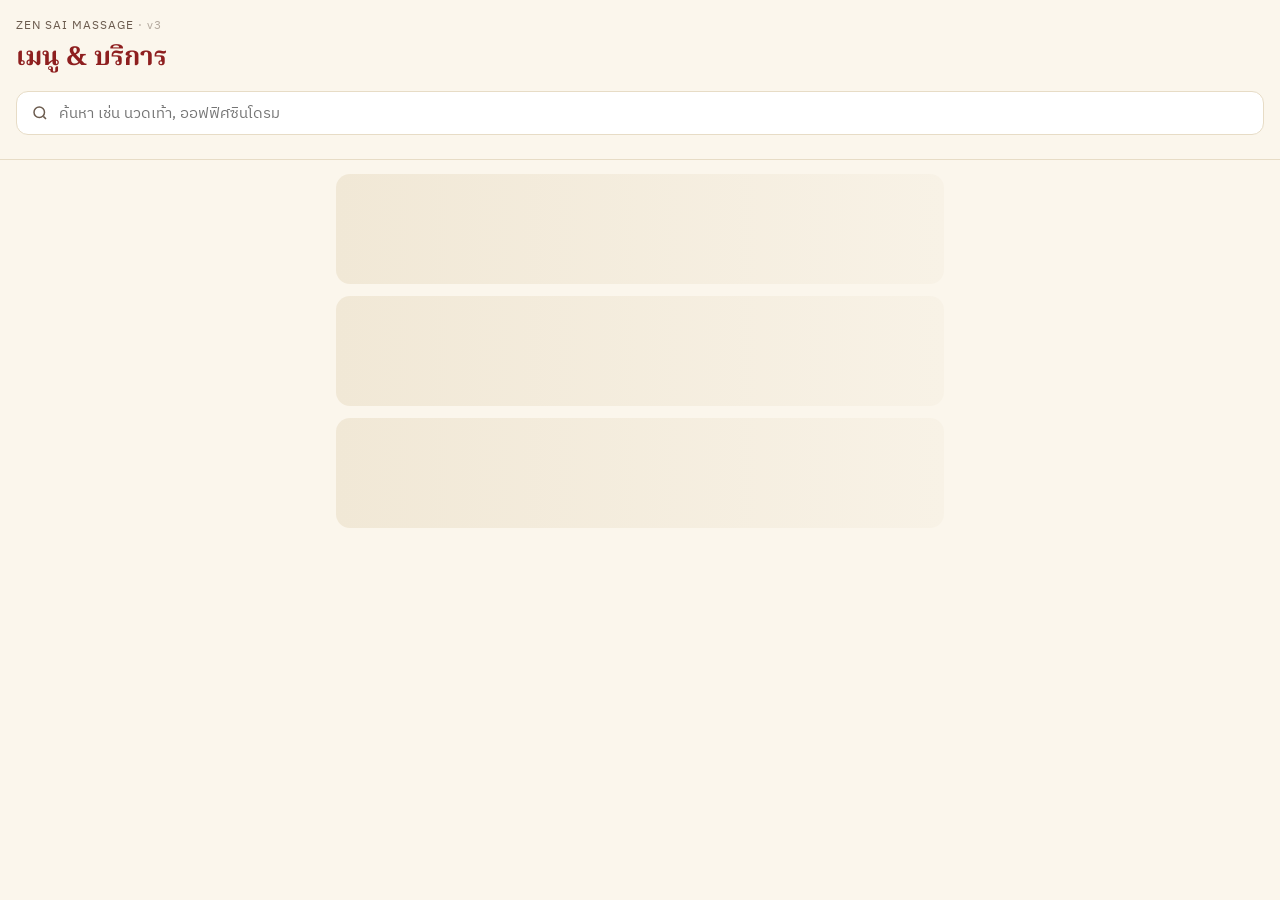
==== index.html @ 8d3c31b6 "Add files via upload" ====
<!doctype html>
<html lang="th">
<head>
<meta charset="utf-8">
<meta name="viewport" content="width=device-width, initial-scale=1, viewport-fit=cover">
<title>ZenSai · เมนู &amp; บริการ</title>
<link rel="preconnect" href="https://fonts.googleapis.com">
<link rel="preconnect" href="https://fonts.gstatic.com" crossorigin>
<link href="https://fonts.googleapis.com/css2?family=Noto+Serif+Thai:wght@600;700&family=IBM+Plex+Sans+Thai:wght@400;500;600&display=swap" rel="stylesheet">
<script charset="utf-8" src="https://static.line-scdn.net/liff/edge/2/sdk.js"></script>
<style>
  :root{
    --bg:#FBF6EC; --card:#FFFFFF; --ink:#2B1D14; --muted:#6B5B4E;
    --line:#E7DCC6; --chip:#F6EFE2; --accent:#8E1F1F; --accent-dark:#5E1212;
    --gold:#E3C27A; --thumb:#EADBC0;
  }
  *{box-sizing:border-box}
  [hidden]{display:none !important}
  html,body{margin:0;background:var(--bg);color:var(--ink);
    font-family:'IBM Plex Sans Thai',system-ui,sans-serif;-webkit-tap-highlight-color:transparent}
  button{font-family:inherit;cursor:pointer}
  .serif{font-family:'Noto Serif Thai',serif}
  .sr{position:absolute;width:1px;height:1px;overflow:hidden;clip:rect(0 0 0 0)}

  header{position:sticky;top:0;z-index:5;background:var(--bg);
    padding:16px 16px 10px;border-bottom:1px solid var(--line)}
  .brand{font-size:12px;letter-spacing:1px;color:var(--muted)}
  h1{margin:2px 0 12px;font-size:26px;color:var(--accent)}
  .hello{font-size:13px;color:var(--muted);margin:-8px 0 10px}
  .search{display:flex;align-items:center;gap:8px;height:44px;padding:0 14px;
    background:var(--card);border:1px solid var(--line);border-radius:12px}
  .search input{border:0;outline:0;flex:1;font:inherit;font-size:15px;background:transparent;color:var(--ink)}
  .tabs{display:flex;gap:8px;overflow-x:auto;margin:12px -16px 0;padding:0 16px 2px;scrollbar-width:none}
  .tabs::-webkit-scrollbar{display:none}
  .tab{flex:none;height:36px;padding:0 14px;border-radius:18px;border:1px solid #D9C9A8;
    background:var(--card);color:var(--ink);font-size:14px}
  .tab[aria-selected="true"]{background:var(--accent);border-color:var(--accent);color:#fff;font-weight:600}

  main{padding:14px 16px 40px;display:flex;flex-direction:column;gap:12px;max-width:640px;margin:0 auto}
  .promo{border-radius:16px;background:var(--ink);color:var(--bg);padding:16px;
    display:flex;gap:12px;align-items:center;border:0;text-align:left;width:100%}
  .promo small{color:var(--gold);letter-spacing:1px;font-size:11px}
  .promo strong{display:block;font-size:17px;margin:4px 0}
  .promo span.sub{font-size:13px;color:#E9DFCB}
  .promo .go{flex:none;height:40px;padding:0 16px;border-radius:20px;background:var(--gold);
    color:var(--ink);font-weight:600;display:flex;align-items:center}
  h2{margin:4px 0 0;font-size:17px}

  .card{display:flex;gap:12px;padding:12px;border-radius:14px;background:var(--card);
    border:1px solid #EFE5D2;text-align:left;width:100%;color:inherit;font:inherit}
  .card:active{transform:scale(.99)}
  .thumb{width:84px;height:84px;flex:none;border-radius:10px;background:var(--thumb);
    object-fit:cover;display:flex;align-items:center;justify-content:center}
  .info{flex:1;min-width:0;display:flex;flex-direction:column;gap:4px}
  .title{display:flex;gap:6px;align-items:center;flex-wrap:wrap}
  .title strong{font-size:15px}
  .badge{font-size:11px;padding:2px 8px;border-radius:10px;background:#F6E3E3;color:var(--accent);font-weight:600}
  .desc{font-size:13px;color:var(--muted);display:-webkit-box;-webkit-line-clamp:2;-webkit-box-orient:vertical;overflow:hidden}
  .prices{display:flex;gap:6px;flex-wrap:wrap;margin-top:2px}
  .prices span{font-size:12px;padding:3px 8px;border-radius:8px;background:var(--chip)}
  .empty{text-align:center;color:var(--muted);padding:40px 0;font-size:14px}

  /* bottom sheet */
  .overlay{position:fixed;inset:0;background:rgba(43,29,20,.45);display:none;z-index:20}
  .overlay.open{display:block}
  .sheet{position:fixed;left:0;right:0;bottom:0;z-index:21;background:var(--bg);
    border-radius:20px 20px 0 0;max-height:90vh;display:flex;flex-direction:column;
    transform:translateY(100%);transition:transform .25s ease;max-width:640px;margin:0 auto}
  .sheet.open{transform:none}
  .sheet .hero{height:180px;background:var(--thumb);border-radius:20px 20px 0 0;position:relative;flex:none;
    display:flex;align-items:center;justify-content:center;overflow:hidden}
  .sheet .hero img{width:100%;height:100%;object-fit:cover}
  .close{position:absolute;top:12px;right:12px;width:44px;height:44px;border-radius:22px;border:0;
    background:#fff;color:var(--ink);display:flex;align-items:center;justify-content:center}
  .sheet .body{overflow-y:auto;padding:18px 16px 16px;display:flex;flex-direction:column;gap:16px}
  .sheet h3{margin:0;font-size:22px}
  .sheet p{margin:0;font-size:14px;color:var(--muted);line-height:1.6}
  fieldset{border:0;margin:0;padding:0;display:flex;flex-direction:column;gap:8px}
  legend{font-weight:600;font-size:15px;margin-bottom:8px;padding:0}
  .opt{display:flex;align-items:center;gap:12px;min-height:52px;padding:0 14px;border-radius:12px;
    background:var(--card);border:1px solid var(--line);font-size:15px}
  .opt:has(input:checked){border:2px solid var(--accent)}
  .opt input{accent-color:var(--accent);width:18px;height:18px;margin:0}
  .opt span{flex:1}
  .chips{display:flex;gap:8px;flex-wrap:wrap}
  .chip{height:40px;padding:0 14px;border-radius:20px;border:1px solid #D9C9A8;background:var(--card);color:var(--ink);font-size:14px}
  .chip[aria-pressed="true"]{background:var(--ink);border-color:var(--ink);color:var(--bg)}
  .pts{display:flex;gap:10px;align-items:center;padding:12px 14px;border-radius:12px;background:var(--chip);font-size:13px}
  .sheet footer{flex:none;padding:12px 16px calc(16px + env(safe-area-inset-bottom));background:#fff;
    border-top:1px solid var(--line);display:flex;align-items:center;gap:12px}
  .sheet footer .sum{flex:1;display:flex;flex-direction:column}
  .sheet footer .sum small{font-size:12px;color:var(--muted)}
  .sheet footer .sum strong{font-size:18px}
  .cta{height:48px;padding:0 22px;border-radius:24px;border:0;background:var(--accent);color:#fff;font-size:15px;font-weight:600}
  .cta:disabled{opacity:.6}

  .toast{position:fixed;left:50%;bottom:calc(110px + env(safe-area-inset-bottom));transform:translateX(-50%);background:var(--ink);color:var(--bg);
    padding:10px 16px;border-radius:12px;font-size:14px;z-index:30;display:none;max-width:90vw;text-align:center}
  .toast.show{display:block}
  .skeleton{height:110px;border-radius:14px;background:linear-gradient(90deg,#F1E8D6,#F8F2E6,#F1E8D6);
    background-size:200% 100%;animation:sh 1.2s infinite}
  @keyframes sh{to{background-position:-200% 0}}
</style>
</head>
<body>

<header>
  <div class="brand">ZEN SAI MASSAGE <span style="opacity:.5">· v3</span></div>
  <h1 class="serif">เมนู &amp; บริการ</h1>
  <div class="hello" id="hello" hidden></div>
  <label class="search">
    <svg width="18" height="18" viewBox="0 0 24 24" fill="none" stroke="#6B5B4E" stroke-width="2" aria-hidden="true"><circle cx="11" cy="11" r="7"/><path d="M20 20l-3.5-3.5"/></svg>
    <span class="sr">ค้นหาบริการ</span>
    <input id="q" type="search" placeholder="ค้นหา เช่น นวดเท้า, ออฟฟิศซินโดรม" autocomplete="off">
  </label>
  <nav class="tabs" id="tabs" role="tablist" aria-label="หมวดบริการ"></nav>
</header>

<main id="list" aria-live="polite">
  <div class="skeleton"></div><div class="skeleton"></div><div class="skeleton"></div>
</main>

<div class="overlay" id="overlay"></div>
<section class="sheet" id="sheet" role="dialog" aria-modal="true" aria-labelledby="sTitle" hidden>
  <div class="hero" id="sHero">
    <div id="sMedia" style="width:100%;height:100%;display:flex;align-items:center;justify-content:center"></div>
    <button class="close" id="sClose" aria-label="ปิด">
      <svg width="20" height="20" viewBox="0 0 24 24" fill="none" stroke="currentColor" stroke-width="2" aria-hidden="true"><path d="M6 6l12 12M18 6L6 18"/></svg>
    </button>
  </div>
  <div class="body">
    <div>
      <h3 class="serif" id="sTitle"></h3>
      <p id="sDesc"></p>
    </div>
    <fieldset id="sDur"><legend>เลือกระยะเวลา</legend></fieldset>
    <fieldset id="sOptWrap" hidden><legend id="sOptTitle">ตัวเลือก</legend><div class="chips" id="sOpt"></div></fieldset>
    <div class="pts" id="sPtsRow">
      <svg width="20" height="20" viewBox="0 0 24 24" fill="none" stroke="#8A6A2E" stroke-width="2" aria-hidden="true"><circle cx="12" cy="12" r="9"/><path d="M12 7v10M7 12h10"/></svg>
      <span>รับ <strong id="sPts">0</strong> แต้ม หลังใช้บริการ</span>
    </div>
  </div>
  <footer>
    <div class="sum"><small id="sSumLabel"></small><strong id="sSumPrice"></strong></div>
    <button class="cta" id="sBook">จองคิว</button>
  </footer>
</section>

<div class="toast" id="toast" role="status"></div>

<script>
/* ================== ตั้งค่า ================== */
const CONFIG = {
  LIFF_ID: 'YOUR_LIFF_ID',      // จาก LINE Developers > LIFF
  SHEET_CSV_URL: 'https://docs.google.com/spreadsheets/d/e/2PACX-1vT_Zn71o_I7FgMjcHRCRzixSEFGeyavFXZJ57lqwxLIShnKe5nII9MDj4HGU1UefXMEYSWHhbrmtxed/pubhtml?gid=1917944634SHEET_CSV_URL: '',single=true',            // Google Sheet > File > Share > Publish to web > CSV  (ว่าง = ใช้ข้อมูลตัวอย่าง)
  BOOKING_URL: 'https://liff.line.me/2012242488-9FyrgqQd/',  // หน้าจองคิว (ว่าง = ส่งข้อความจองเข้าแชตแทน)
  POINTS_PER_100_BAHT: 10,      // อัตราแต้ม: ทุก 100 บาท ได้กี่แต้ม
};

/* ข้อมูลตัวอย่าง: 1 แถว = 1 บริการ x 1 ระยะเวลา (ราคาเป็นตัวอย่าง แก้ใน Sheet) */
const SAMPLE_CSV = `service_id,category,name,description,duration_min,price,image_url,badge,options_title,options,active,sort
combo1,แพ็กเกจ,คอมโบ เท้า 30 + ไทย 60,คลายเท้าก่อน แล้วต่อด้วยนวดไทยทั้งตัว,90,0,,โปร,,,TRUE,1
thai,นวดไทย,นวดแผนไทย,คลายกล้ามเนื้อทั้งตัว ยืดเส้น กดจุด,60,0,,ขายดี,,,TRUE,2
thai,นวดไทย,นวดแผนไทย,,90,0,,,,,TRUE,2
thai,นวดไทย,นวดแผนไทย,,120,0,,,,,TRUE,2
oil,น้ำมัน/อโรมา,นวดน้ำมันอโรมา,นวดด้วยน้ำมันหอมระเหย ผ่อนคลาย หลับสบาย,60,0,,,กลิ่นน้ำมัน,ลาเวนเดอร์|ตะไคร้|มะลิ|ไม่มีกลิ่น,TRUE,3
oil,น้ำมัน/อโรมา,นวดน้ำมันอโรมา,,90,0,,,,,TRUE,3
foot,นวดเท้า,นวดเท้า,กดจุดฝ่าเท้า ลดอาการเมื่อยล้า,30,0,,,,,TRUE,4
foot,นวดเท้า,นวดเท้า,,60,0,,,,,TRUE,4
office,คอ บ่า ไหล่,นวดคอ บ่า ไหล่ (ออฟฟิศซินโดรม),เน้นจุดตึงจากการนั่งทำงานนาน,30,0,,,,,TRUE,5
office,คอ บ่า ไหล่,นวดคอ บ่า ไหล่ (ออฟฟิศซินโดรม),,60,0,,,,,TRUE,5
stone,ประคบ/หินร้อน,ประคบสมุนไพร / Hot Stone,ความร้อนช่วยคลายจุดตึงลึก,90,0,,,,,TRUE,6`;

/* ================== state ================== */
let SERVICES = [];   // [{id,category,name,desc,image,badge,optTitle,options[],sort,durations:[{min,price}]}]
let currentCat = 'ทั้งหมด';
let current = null, chosenDur = null, chosenOpt = null;
const $ = id => document.getElementById(id);
const esc = s => String(s ?? '').replace(/[&<>"']/g, c => ({'&':'&amp;','<':'&lt;','>':'&gt;','"':'&quot;',"'":'&#39;'}[c]));
const baht = n => n > 0 ? '฿' + Number(n).toLocaleString('th-TH') : '฿—';
const points = price => Math.floor(price / 100) * CONFIG.POINTS_PER_100_BAHT;
const LOTUS = '<svg width="36" height="36" viewBox="0 0 24 24" fill="none" stroke="#8A6A2E" stroke-width="1.5" aria-hidden="true"><path d="M12 20c-4 0-8-3-9-7 3 0 6 1 9 4 3-3 6-4 9-4-1 4-5 7-9 7z"/><path d="M12 17c-2-2-3-5-3-8 1.5 1 2.5 2 3 3 .5-1 1.5-2 3-3 0 3-1 6-3 8z"/></svg>';

/* ================== CSV ================== */
function parseCSV(text){
  const rows=[]; let row=[], f='', q=false;
  for(let i=0;i<text.length;i++){
    const c=text[i];
    if(q){ if(c==='"'){ if(text[i+1]==='"'){f+='"';i++;} else q=false; } else f+=c; }
    else if(c==='"') q=true;
    else if(c===','){ row.push(f); f=''; }
    else if(c==='\n'||c==='\r'){ if(c==='\r'&&text[i+1]==='\n') i++; row.push(f); rows.push(row); row=[]; f=''; }
    else f+=c;
  }
  if(f||row.length){ row.push(f); rows.push(row); }
  const head = rows.shift().map(h=>h.trim().toLowerCase());
  return rows.filter(r=>r.some(v=>v.trim())).map(r=>Object.fromEntries(head.map((h,i)=>[h,(r[i]??'').trim()])));
}

function buildServices(rows){
  const map = new Map();
  for(const r of rows){
    if(String(r.active).toUpperCase()==='FALSE' || !r.name) continue;
    const id = r.service_id || r.name;
    if(!map.has(id)) map.set(id,{id,category:'',name:'',desc:'',image:'',badge:'',optTitle:'',options:[],sort:999,durations:[]});
    const s = map.get(id);
    s.category ||= r.category; s.name ||= r.name; s.desc ||= r.description;
    s.image ||= r.image_url; s.badge ||= r.badge; s.optTitle ||= r.options_title;
    if(!s.options.length && r.options) s.options = r.options.split('|').map(x=>x.trim()).filter(Boolean);
    if(r.sort) s.sort = Math.min(s.sort, Number(r.sort)||999);
    const min = Number(r.duration_min), price = Number(String(r.price).replace(/[^\d.]/g,''))||0;
    if(min) s.durations.push({min, price});
  }
  return [...map.values()].map(s=>(s.durations.sort((a,b)=>a.min-b.min), s)).sort((a,b)=>a.sort-b.sort);
}

/* รับได้ทั้งลิงก์แชร์ (/edit), ลิงก์ publish (pubhtml) และลิงก์ CSV ตรง */
function toCsvUrl(url){
  const pub = url.match(/\/spreadsheets\/d\/e\/([\w-]+)\//);
  if(pub){
    const gid = (url.match(/[?&#]gid=(\d+)/)||[])[1];
    return `https://docs.google.com/spreadsheets/d/e/${pub[1]}/pub?output=csv${gid?`&gid=${gid}`:''}`;
  }
  const doc = url.match(/\/spreadsheets\/d\/([\w-]+)/);
  if(doc){
    const gid = (url.match(/[?&#]gid=(\d+)/)||[])[1] || '0';
    return `https://docs.google.com/spreadsheets/d/${doc[1]}/gviz/tq?tqx=out:csv&gid=${gid}`;
  }
  return url;
}

async function loadData(){
  let rows = parseCSV(SAMPLE_CSV);
  if(CONFIG.SHEET_CSV_URL){
    try{
      const url = toCsvUrl(CONFIG.SHEET_CSV_URL);
      const res = await fetch(url + (url.includes('?')?'&':'?') + 't=' + Date.now());
      if(!res.ok) throw new Error('HTTP ' + res.status);
      const text = (await res.text()).replace(/^﻿/, '');
      if(/^\s*</.test(text)) throw new Error('ได้หน้าเว็บกลับมา ไม่ใช่ CSV (เช็กว่าแชร์ Sheet แบบ "ทุกคนที่มีลิงก์" แล้ว)');
      const sheetRows = parseCSV(text);
      if(!sheetRows.some(r => r.name && r.duration_min))
        throw new Error('ไม่พบคอลัมน์ name / duration_min ในแถวแรกของ Sheet');
      rows = sheetRows;
    }catch(e){
      console.warn('Sheet load failed:', e);
      toast('โหลดเมนูจาก Sheet ไม่สำเร็จ: ' + e.message);
    }
  }
  SERVICES = buildServices(rows);
}

/* ================== render ================== */
function renderTabs(){
  const cats = ['ทั้งหมด', ...new Set(SERVICES.map(s=>s.category).filter(Boolean))];
  $('tabs').innerHTML = cats.map(c=>`<button class="tab" role="tab" aria-selected="${c===currentCat}" data-cat="${esc(c)}">${esc(c)}</button>`).join('');
}

function priceChips(s){ return s.durations.map(d=>`<span>${d.min} น. · ${baht(d.price)}</span>`).join(''); }
function thumb(s){ return s.image ? `<img class="thumb" src="${esc(s.image)}" alt="" loading="lazy">` : `<div class="thumb">${LOTUS}</div>`; }

function renderList(){
  const q = $('q').value.trim().toLowerCase();
  const items = SERVICES.filter(s =>
    (currentCat==='ทั้งหมด' || s.category===currentCat) &&
    (!q || (s.name+' '+s.desc+' '+s.category).toLowerCase().includes(q)));
  const promo = (currentCat==='ทั้งหมด' && !q) ? SERVICES.find(s=>s.badge==='โปร') : null;
  let html = '';
  if(promo){
    const d = promo.durations[0] || {min:0,price:0};
    html += `<button class="promo" data-id="${esc(promo.id)}">
      <div style="flex:1"><small>โปรโมชั่น</small><strong class="serif">${esc(promo.name)}</strong>
      <span class="sub">${d.min} นาที · ${baht(d.price)}${points(d.price)>0?` · ได้ ${points(d.price)} แต้ม`:''}</span></div>
      <span class="go">ดูเลย</span></button>`;
  }
  const rest = items.filter(s=>s!==promo);
  if(rest.length) html += `<h2 class="serif">${currentCat==='ทั้งหมด'?'บริการทั้งหมด':esc(currentCat)}</h2>`;
  html += rest.map(s=>`<button class="card" data-id="${esc(s.id)}">
      ${thumb(s)}
      <div class="info">
        <div class="title"><strong>${esc(s.name)}</strong>${s.badge?`<span class="badge">${esc(s.badge)}</span>`:''}</div>
        ${s.desc?`<span class="desc">${esc(s.desc)}</span>`:''}
        <div class="prices">${priceChips(s)}</div>
      </div></button>`).join('');
  if(!items.length && !promo) html = `<div class="empty">ไม่พบบริการที่ค้นหา</div>`;
  $('list').innerHTML = html;
}

/* ================== detail sheet ================== */
function openSheet(id){
  current = SERVICES.find(s=>s.id===id); if(!current) return;
  chosenDur = current.durations[0] || null;
  chosenOpt = current.options[0] || null;
  $('sTitle').textContent = current.name;
  $('sDesc').textContent = current.desc || '';
  $('sMedia').innerHTML = current.image ? `<img src="${esc(current.image)}" alt="">` : LOTUS;
  $('sDur').innerHTML = '<legend>เลือกระยะเวลา</legend>' + current.durations.map((d,i)=>`
    <label class="opt"><input type="radio" name="dur" value="${i}" ${i===0?'checked':''}>
    <span>${d.min} นาที</span><strong>${baht(d.price)}</strong></label>`).join('');
  $('sOptWrap').hidden = !current.options.length;
  $('sOptTitle').textContent = current.optTitle || 'ตัวเลือก';
  $('sOpt').innerHTML = current.options.map((o,i)=>`<button type="button" class="chip" aria-pressed="${i===0}" data-opt="${esc(o)}">${esc(o)}</button>`).join('');
  updateSummary();
  const sheet = $('sheet');
  sheet.hidden = false; $('overlay').classList.add('open');
  requestAnimationFrame(()=>sheet.classList.add('open'));
  $('sClose').focus();
  document.body.style.overflow='hidden';
}
function closeSheet(){
  const sheet = $('sheet');
  sheet.classList.remove('open'); $('overlay').classList.remove('open');
  document.body.style.overflow='';
  setTimeout(()=>{ sheet.hidden = true; }, 250);
}
function updateSummary(){
  if(!chosenDur) return;
  $('sSumLabel').textContent = `${chosenDur.min} นาที` + (chosenOpt ? ` · ${chosenOpt}` : '');
  $('sSumPrice').textContent = baht(chosenDur.price);
  $('sPts').textContent = points(chosenDur.price);
  $('sPtsRow').hidden = points(chosenDur.price) <= 0;
}

/* ================== จองคิว ================== */
async function book(){
  if(!current || !chosenDur) return;
  const p = new URLSearchParams({service: current.id, dur: chosenDur.min});
  if(chosenOpt) p.set('opt', chosenOpt);
  if(CONFIG.BOOKING_URL){
    location.href = CONFIG.BOOKING_URL + (CONFIG.BOOKING_URL.includes('?')?'&':'?') + p;
    return;
  }
  const text = `ขอจองคิว: ${current.name} ${chosenDur.min} นาที` + (chosenOpt?` (${chosenOpt})`:'') + ` · ${baht(chosenDur.price)}`;
  if(window.liff && liffReady && liff.isInClient()){
    const btn = $('sBook'); btn.disabled = true;
    try{
      await liff.sendMessages([{type:'text', text}]);
      liff.closeWindow();
    }catch(e){ toast('ส่งข้อความไม่สำเร็จ กรุณาลองใหม่'); btn.disabled = false; }
  }else{
    toast('(โหมดทดสอบ) จะส่งข้อความ: ' + text);
  }
}

/* ================== misc ================== */
let toastTimer;
function toast(msg){ const t=$('toast'); t.textContent=msg; t.classList.add('show'); clearTimeout(toastTimer); toastTimer=setTimeout(()=>t.classList.remove('show'),3000); }

$('tabs').addEventListener('click', e=>{ const b=e.target.closest('.tab'); if(!b) return; currentCat=b.dataset.cat; renderTabs(); renderList(); });
$('q').addEventListener('input', renderList);
$('list').addEventListener('click', e=>{ const b=e.target.closest('[data-id]'); if(b) openSheet(b.dataset.id); });
$('sDur').addEventListener('change', e=>{ chosenDur = current.durations[Number(e.target.value)]; updateSummary(); });
$('sOpt').addEventListener('click', e=>{ const b=e.target.closest('.chip'); if(!b) return;
  chosenOpt=b.dataset.opt; $('sOpt').querySelectorAll('.chip').forEach(c=>c.setAttribute('aria-pressed', c===b)); updateSummary(); });
$('sClose').addEventListener('click', closeSheet);
$('overlay').addEventListener('click', closeSheet);
$('sheet').addEventListener('keydown', e=>{ if(e.key==='Escape') closeSheet(); });
$('sBook').addEventListener('click', book);

let liffReady = false;
async function initLiff(){
  if(!window.liff || !CONFIG.LIFF_ID || CONFIG.LIFF_ID==='YOUR_LIFF_ID') return;
  try{
    await liff.init({ liffId: CONFIG.LIFF_ID });
    liffReady = true;
    if(liff.isLoggedIn()){
      const prof = await liff.getProfile();
      const h=$('hello'); h.textContent = `สวัสดีค่ะ คุณ${prof.displayName}`; h.hidden=false;
    }
  }catch(e){ console.warn('LIFF init failed', e); }
}

(async function start(){
  await Promise.all([initLiff(), loadData()]);
  const qs = new URLSearchParams(location.search);
  if(qs.get('cat')) currentCat = qs.get('cat');      // เปิดตรงหมวด: ?cat=นวดเท้า
  renderTabs(); renderList();
  if(qs.get('service')) openSheet(qs.get('service')); // เปิดตรงบริการ: ?service=oil
})();
</script>
</body>
</html>
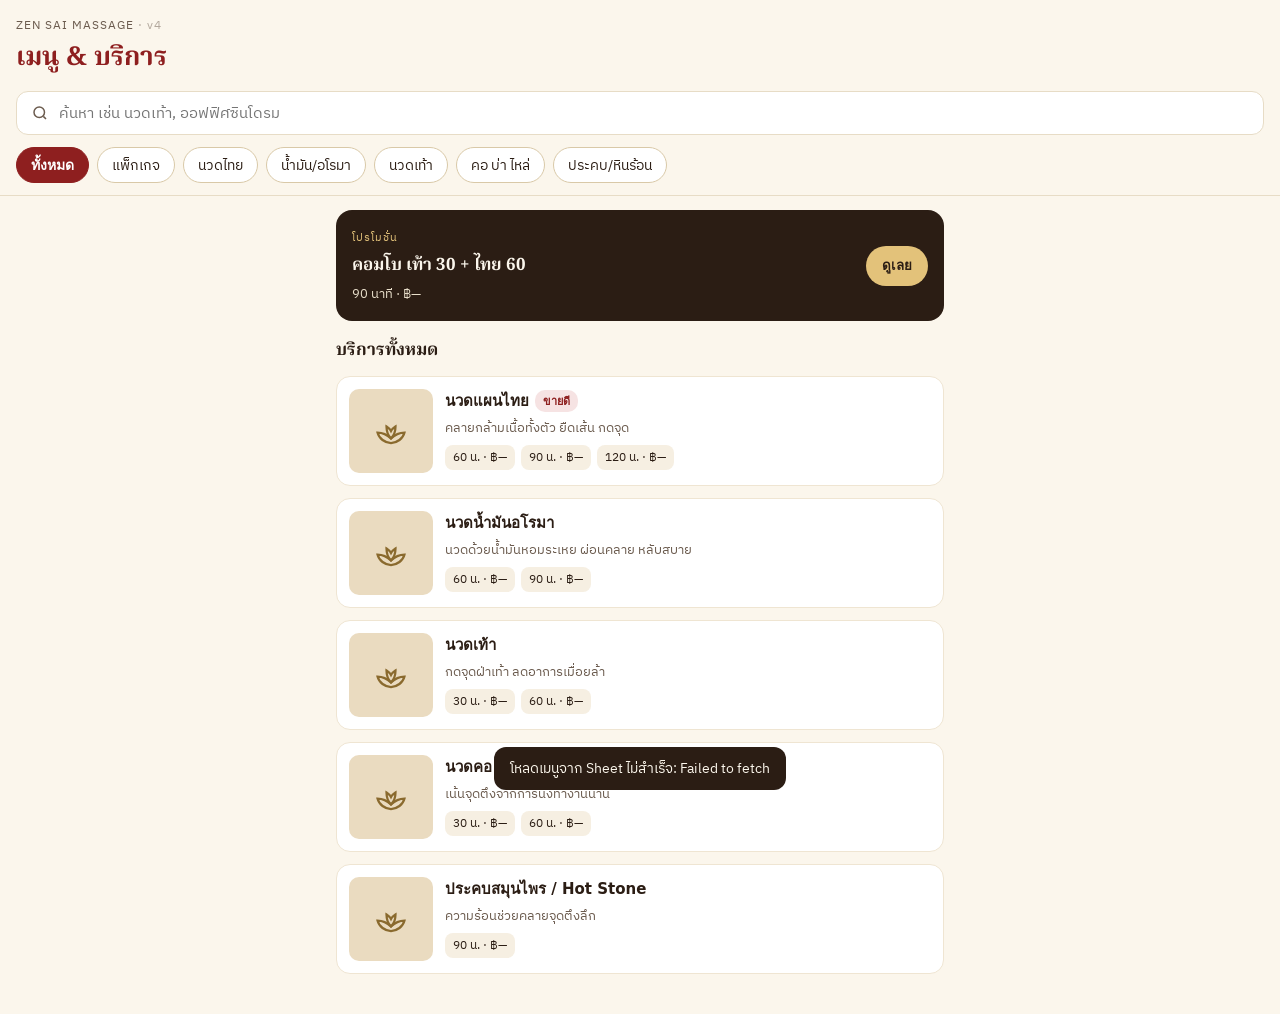
==== commit 0bf04c03: "Add files via upload" ====
--- a/index.html
+++ b/index.html
@@ -105,7 +105,7 @@
 <body>
 
 <header>
-  <div class="brand">ZEN SAI MASSAGE <span style="opacity:.5">· v3</span></div>
+  <div class="brand">ZEN SAI MASSAGE <span style="opacity:.5">· v4</span></div>
   <h1 class="serif">เมนู &amp; บริการ</h1>
   <div class="hello" id="hello" hidden></div>
   <label class="search">
@@ -152,7 +152,7 @@
 /* ================== ตั้งค่า ================== */
 const CONFIG = {
   LIFF_ID: 'YOUR_LIFF_ID',      // จาก LINE Developers > LIFF
-  SHEET_CSV_URL: 'https://docs.google.com/spreadsheets/d/e/2PACX-1vT_Zn71o_I7FgMjcHRCRzixSEFGeyavFXZJ57lqwxLIShnKe5nII9MDj4HGU1UefXMEYSWHhbrmtxed/pubhtml?gid=1917944634SHEET_CSV_URL: '',single=true',            // Google Sheet > File > Share > Publish to web > CSV  (ว่าง = ใช้ข้อมูลตัวอย่าง)
+  SHEET_CSV_URL: 'https://docs.google.com/spreadsheets/d/e/2PACX-1vT_Zn71o_I7FgMjcHRCRzixSEFGeyavFXZJ57lqwxLIShnKe5nII9MDj4HGU1UefXMEYSWHhbrmtxed/pubhtml?gid=1917944634&single=true',  // ลิงก์ Google Sheet (pubhtml / edit / csv ใช้ได้หมด)
   BOOKING_URL: 'https://liff.line.me/2012242488-9FyrgqQd/',  // หน้าจองคิว (ว่าง = ส่งข้อความจองเข้าแชตแทน)
   POINTS_PER_100_BAHT: 10,      // อัตราแต้ม: ทุก 100 บาท ได้กี่แต้ม
 };
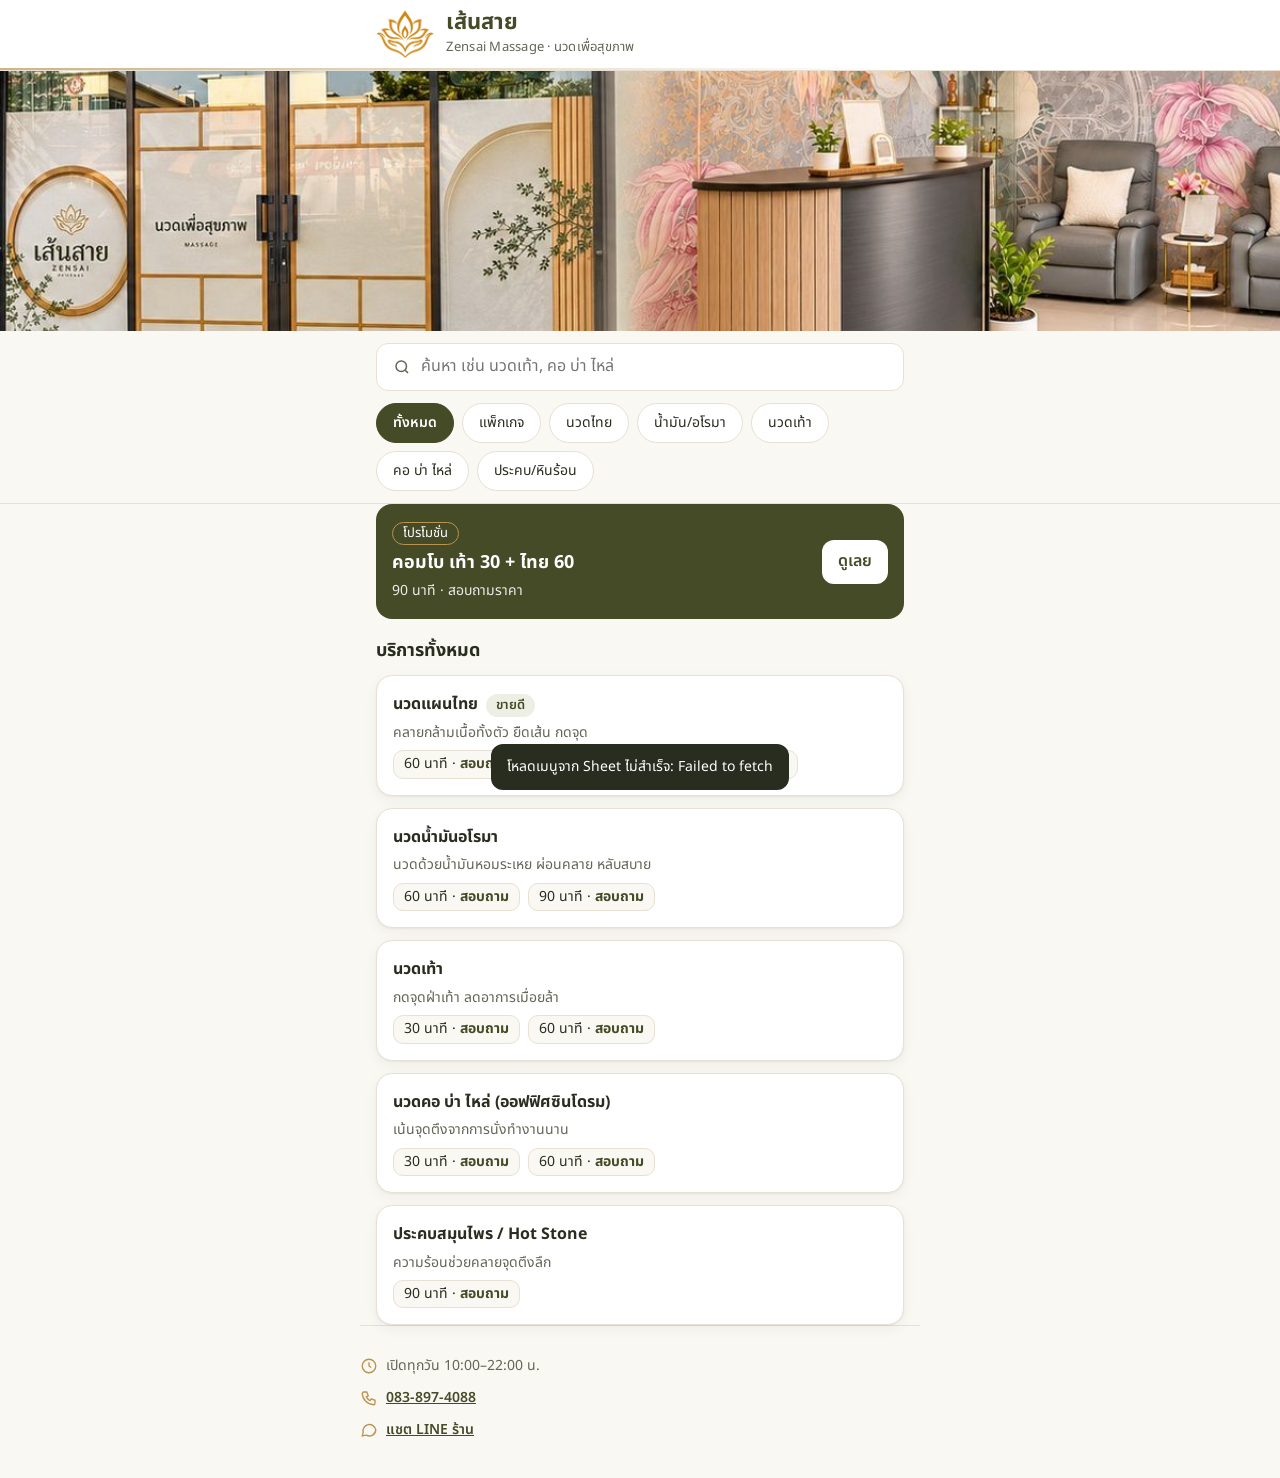
==== commit 2913452f: "Add files via upload" ====
--- a/index.html
+++ b/index.html
@@ -3,146 +3,134 @@
 <head>
 <meta charset="utf-8">
 <meta name="viewport" content="width=device-width, initial-scale=1, viewport-fit=cover">
-<title>ZenSai · เมนู &amp; บริการ</title>
+<title>เมนูและบริการ · เส้นสาย Zensai Massage</title>
 <link rel="preconnect" href="https://fonts.googleapis.com">
 <link rel="preconnect" href="https://fonts.gstatic.com" crossorigin>
-<link href="https://fonts.googleapis.com/css2?family=Noto+Serif+Thai:wght@600;700&family=IBM+Plex+Sans+Thai:wght@400;500;600&display=swap" rel="stylesheet">
+<link href="https://fonts.googleapis.com/css2?family=Noto+Sans+Thai:wght@400;500;600;700&display=swap" rel="stylesheet">
+<link rel="stylesheet" href="theme.css">
 <script charset="utf-8" src="https://static.line-scdn.net/liff/edge/2/sdk.js"></script>
 <style>
-  :root{
-    --bg:#FBF6EC; --card:#FFFFFF; --ink:#2B1D14; --muted:#6B5B4E;
-    --line:#E7DCC6; --chip:#F6EFE2; --accent:#8E1F1F; --accent-dark:#5E1212;
-    --gold:#E3C27A; --thumb:#EADBC0;
-  }
-  *{box-sizing:border-box}
-  [hidden]{display:none !important}
-  html,body{margin:0;background:var(--bg);color:var(--ink);
-    font-family:'IBM Plex Sans Thai',system-ui,sans-serif;-webkit-tap-highlight-color:transparent}
-  button{font-family:inherit;cursor:pointer}
-  .serif{font-family:'Noto Serif Thai',serif}
-  .sr{position:absolute;width:1px;height:1px;overflow:hidden;clip:rect(0 0 0 0)}
-
-  header{position:sticky;top:0;z-index:5;background:var(--bg);
-    padding:16px 16px 10px;border-bottom:1px solid var(--line)}
-  .brand{font-size:12px;letter-spacing:1px;color:var(--muted)}
-  h1{margin:2px 0 12px;font-size:26px;color:var(--accent)}
-  .hello{font-size:13px;color:var(--muted);margin:-8px 0 10px}
-  .search{display:flex;align-items:center;gap:8px;height:44px;padding:0 14px;
-    background:var(--card);border:1px solid var(--line);border-radius:12px}
-  .search input{border:0;outline:0;flex:1;font:inherit;font-size:15px;background:transparent;color:var(--ink)}
-  .tabs{display:flex;gap:8px;overflow-x:auto;margin:12px -16px 0;padding:0 16px 2px;scrollbar-width:none}
-  .tabs::-webkit-scrollbar{display:none}
-  .tab{flex:none;height:36px;padding:0 14px;border-radius:18px;border:1px solid #D9C9A8;
-    background:var(--card);color:var(--ink);font-size:14px}
-  .tab[aria-selected="true"]{background:var(--accent);border-color:var(--accent);color:#fff;font-weight:600}
-
-  main{padding:14px 16px 40px;display:flex;flex-direction:column;gap:12px;max-width:640px;margin:0 auto}
-  .promo{border-radius:16px;background:var(--ink);color:var(--bg);padding:16px;
-    display:flex;gap:12px;align-items:center;border:0;text-align:left;width:100%}
-  .promo small{color:var(--gold);letter-spacing:1px;font-size:11px}
-  .promo strong{display:block;font-size:17px;margin:4px 0}
-  .promo span.sub{font-size:13px;color:#E9DFCB}
-  .promo .go{flex:none;height:40px;padding:0 16px;border-radius:20px;background:var(--gold);
-    color:var(--ink);font-weight:600;display:flex;align-items:center}
-  h2{margin:4px 0 0;font-size:17px}
-
-  .card{display:flex;gap:12px;padding:12px;border-radius:14px;background:var(--card);
-    border:1px solid #EFE5D2;text-align:left;width:100%;color:inherit;font:inherit}
-  .card:active{transform:scale(.99)}
-  .thumb{width:84px;height:84px;flex:none;border-radius:10px;background:var(--thumb);
-    object-fit:cover;display:flex;align-items:center;justify-content:center}
-  .info{flex:1;min-width:0;display:flex;flex-direction:column;gap:4px}
-  .title{display:flex;gap:6px;align-items:center;flex-wrap:wrap}
-  .title strong{font-size:15px}
-  .badge{font-size:11px;padding:2px 8px;border-radius:10px;background:#F6E3E3;color:var(--accent);font-weight:600}
-  .desc{font-size:13px;color:var(--muted);display:-webkit-box;-webkit-line-clamp:2;-webkit-box-orient:vertical;overflow:hidden}
-  .prices{display:flex;gap:6px;flex-wrap:wrap;margin-top:2px}
-  .prices span{font-size:12px;padding:3px 8px;border-radius:8px;background:var(--chip)}
-  .empty{text-align:center;color:var(--muted);padding:40px 0;font-size:14px}
-
-  /* bottom sheet */
-  .overlay{position:fixed;inset:0;background:rgba(43,29,20,.45);display:none;z-index:20}
+  header.top{background:var(--c-bg)}
+  .tools{position:sticky;top:0;z-index:5;padding:var(--sp-3) 0 var(--sp-3);border-bottom:1px solid var(--c-line);background:var(--c-bg)}
+  .hello{font-size:var(--fs-sm);color:var(--c-text-2);margin-bottom:var(--sp-2)}
+  .search{display:flex;align-items:center;gap:var(--sp-2);min-height:var(--tap);padding:0 var(--sp-4);
+    background:var(--c-surface);border:1px solid var(--c-line);border-radius:var(--r-md)}
+  .search:focus-within{border-color:var(--c-primary);box-shadow:0 0 0 3px var(--c-primary-soft)}
+  .search input{border:0;outline:0;flex:1;min-width:0;font-size:var(--fs-md);background:transparent}
+  .tabs{display:flex;flex-wrap:wrap;gap:var(--sp-2);margin-top:var(--sp-3)}
+  .tab{min-height:40px;padding:0 var(--sp-4);border-radius:var(--r-pill);border:1px solid var(--c-line);
+    background:var(--c-surface);color:var(--c-text);font-size:var(--fs-sm);cursor:pointer}
+  .tab[aria-selected="true"]{background:var(--c-primary);border-color:var(--c-primary);color:#fff;font-weight:600}
+
+  main{padding-top:var(--sp-4);padding-bottom:var(--sp-6);display:flex;flex-direction:column;gap:var(--sp-3)}
+  .promo{display:flex;gap:var(--sp-3);align-items:center;width:100%;text-align:left;cursor:pointer;
+    padding:var(--sp-4);border-radius:var(--r-lg);border:0;background:var(--c-primary);color:#fff}
+  .promo .lbl{display:inline-block;font-size:var(--fs-xs);border:1px solid var(--c-gold);border-radius:var(--r-pill);padding:0 10px;margin-bottom:4px}
+  .promo strong{display:block;font-size:var(--fs-lg)}
+  .promo .sub{font-size:var(--fs-sm);opacity:.9}
+  .promo .go{flex:none;min-height:44px;padding:0 var(--sp-4);border-radius:var(--r-md);background:#fff;color:var(--c-primary);font-weight:600;display:flex;align-items:center}
+  h2.sec{font-size:var(--fs-lg);margin-top:var(--sp-2)}
+
+  .svc{display:flex;gap:var(--sp-3);padding:var(--sp-4);width:100%;text-align:left;cursor:pointer;color:inherit}
+  .svc:hover{border-color:#D6CDBB}
+  .thumb{width:88px;height:88px;flex:none;border-radius:var(--r-md);object-fit:cover;background:var(--c-muted-bg)}
+  .info{flex:1;min-width:0;display:flex;flex-direction:column;gap:var(--sp-1)}
+  .title{display:flex;gap:var(--sp-2);align-items:center;flex-wrap:wrap}
+  .title strong{font-size:var(--fs-md)}
+  .badge{font-size:var(--fs-xs);padding:1px 10px;border-radius:var(--r-pill);background:var(--c-primary-soft);color:var(--c-primary);font-weight:600}
+  .desc{font-size:var(--fs-sm);color:var(--c-text-2)}
+  .prices{display:flex;gap:var(--sp-2);flex-wrap:wrap;margin-top:2px}
+  .prices span{font-size:var(--fs-sm);padding:2px 10px;border-radius:var(--r-sm);background:var(--c-bg);border:1px solid var(--c-line)}
+  .prices b{color:var(--c-primary)}
+  .empty{text-align:center;color:var(--c-text-2);padding:var(--sp-8) 0}
+
+  .overlay{position:fixed;inset:0;background:rgba(41,45,32,.45);display:none;z-index:20}
   .overlay.open{display:block}
-  .sheet{position:fixed;left:0;right:0;bottom:0;z-index:21;background:var(--bg);
-    border-radius:20px 20px 0 0;max-height:90vh;display:flex;flex-direction:column;
-    transform:translateY(100%);transition:transform .25s ease;max-width:640px;margin:0 auto}
+  .sheet{position:fixed;left:0;right:0;bottom:0;z-index:21;background:var(--c-bg);border-radius:20px 20px 0 0;
+    max-height:90vh;display:flex;flex-direction:column;transform:translateY(100%);transition:transform .25s ease;max-width:var(--maxw);margin:0 auto}
   .sheet.open{transform:none}
-  .sheet .hero{height:180px;background:var(--thumb);border-radius:20px 20px 0 0;position:relative;flex:none;
-    display:flex;align-items:center;justify-content:center;overflow:hidden}
-  .sheet .hero img{width:100%;height:100%;object-fit:cover}
-  .close{position:absolute;top:12px;right:12px;width:44px;height:44px;border-radius:22px;border:0;
-    background:#fff;color:var(--ink);display:flex;align-items:center;justify-content:center}
-  .sheet .body{overflow-y:auto;padding:18px 16px 16px;display:flex;flex-direction:column;gap:16px}
-  .sheet h3{margin:0;font-size:22px}
-  .sheet p{margin:0;font-size:14px;color:var(--muted);line-height:1.6}
-  fieldset{border:0;margin:0;padding:0;display:flex;flex-direction:column;gap:8px}
-  legend{font-weight:600;font-size:15px;margin-bottom:8px;padding:0}
-  .opt{display:flex;align-items:center;gap:12px;min-height:52px;padding:0 14px;border-radius:12px;
-    background:var(--card);border:1px solid var(--line);font-size:15px}
-  .opt:has(input:checked){border:2px solid var(--accent)}
-  .opt input{accent-color:var(--accent);width:18px;height:18px;margin:0}
-  .opt span{flex:1}
-  .chips{display:flex;gap:8px;flex-wrap:wrap}
-  .chip{height:40px;padding:0 14px;border-radius:20px;border:1px solid #D9C9A8;background:var(--card);color:var(--ink);font-size:14px}
-  .chip[aria-pressed="true"]{background:var(--ink);border-color:var(--ink);color:var(--bg)}
-  .pts{display:flex;gap:10px;align-items:center;padding:12px 14px;border-radius:12px;background:var(--chip);font-size:13px}
-  .sheet footer{flex:none;padding:12px 16px calc(16px + env(safe-area-inset-bottom));background:#fff;
-    border-top:1px solid var(--line);display:flex;align-items:center;gap:12px}
-  .sheet footer .sum{flex:1;display:flex;flex-direction:column}
-  .sheet footer .sum small{font-size:12px;color:var(--muted)}
-  .sheet footer .sum strong{font-size:18px}
-  .cta{height:48px;padding:0 22px;border-radius:24px;border:0;background:var(--accent);color:#fff;font-size:15px;font-weight:600}
-  .cta:disabled{opacity:.6}
-
-  .toast{position:fixed;left:50%;bottom:calc(110px + env(safe-area-inset-bottom));transform:translateX(-50%);background:var(--ink);color:var(--bg);
-    padding:10px 16px;border-radius:12px;font-size:14px;z-index:30;display:none;max-width:90vw;text-align:center}
+  .sheet .hero{height:200px;flex:none;border-radius:20px 20px 0 0;overflow:hidden;background:var(--c-muted-bg)}
+  .sheet .hero img{width:100%;height:100%;object-fit:cover;display:block}
+  .sheet .head{display:flex;justify-content:flex-end;padding:var(--sp-3) var(--sp-3) 0}
+  .sheet .body{overflow-y:auto;padding:0 var(--sp-4) var(--sp-4);display:flex;flex-direction:column;gap:var(--sp-4)}
+  .sheet h3{font-size:var(--fs-xl)}
+  .sheet p.d{color:var(--c-text-2)}
+  fieldset{border:0;margin:0;padding:0;display:flex;flex-direction:column;gap:var(--sp-2)}
+  legend{font-weight:600;margin-bottom:var(--sp-2);padding:0}
+  .opt span.n{flex:1}
+  .opt strong{color:var(--c-primary)}
+  .chips{display:flex;gap:var(--sp-2);flex-wrap:wrap}
+  .chip{min-height:44px;padding:0 var(--sp-4);border-radius:var(--r-pill);border:1px solid var(--c-line);background:var(--c-surface);cursor:pointer}
+  .chip[aria-pressed="true"]{background:var(--c-primary);border-color:var(--c-primary);color:#fff}
+  .pts{display:flex;gap:var(--sp-2);align-items:center;padding:var(--sp-3) var(--sp-4);border-radius:var(--r-md);background:var(--c-surface);border:1px solid var(--c-line);font-size:var(--fs-sm)}
+  .pts svg{color:var(--c-gold);flex:none}
+  .sheet footer{flex:none;padding:var(--sp-3) var(--sp-4) calc(var(--sp-4) + env(safe-area-inset-bottom));background:var(--c-surface);
+    border-top:1px solid var(--c-line);display:flex;align-items:center;gap:var(--sp-3)}
+  .sheet footer .sum{flex:1;min-width:0;display:flex;flex-direction:column}
+  .sheet footer .sum small{font-size:var(--fs-xs);color:var(--c-text-2)}
+  .sheet footer .sum strong{font-size:var(--fs-lg)}
+  .sheet footer .btn{min-width:132px;min-height:52px;font-size:var(--fs-lg)}
+
+  .toast{position:fixed;left:50%;bottom:calc(110px + env(safe-area-inset-bottom));transform:translateX(-50%);background:var(--c-text);color:#fff;
+    padding:var(--sp-3) var(--sp-4);border-radius:var(--r-md);font-size:var(--fs-sm);z-index:30;display:none;max-width:90vw;text-align:center}
   .toast.show{display:block}
-  .skeleton{height:110px;border-radius:14px;background:linear-gradient(90deg,#F1E8D6,#F8F2E6,#F1E8D6);
-    background-size:200% 100%;animation:sh 1.2s infinite}
-  @keyframes sh{to{background-position:-200% 0}}
 </style>
 </head>
 <body>
 
-<header>
-  <div class="brand">ZEN SAI MASSAGE <span style="opacity:.5">· v4</span></div>
-  <h1 class="serif">เมนู &amp; บริการ</h1>
-  <div class="hello" id="hello" hidden></div>
-  <label class="search">
-    <svg width="18" height="18" viewBox="0 0 24 24" fill="none" stroke="#6B5B4E" stroke-width="2" aria-hidden="true"><circle cx="11" cy="11" r="7"/><path d="M20 20l-3.5-3.5"/></svg>
-    <span class="sr">ค้นหาบริการ</span>
-    <input id="q" type="search" placeholder="ค้นหา เช่น นวดเท้า, ออฟฟิศซินโดรม" autocomplete="off">
-  </label>
-  <nav class="tabs" id="tabs" role="tablist" aria-label="หมวดบริการ"></nav>
+<header class="top">
+  <div class="brandbar">
+    <div class="container">
+      <img class="brand-logo" src="logo.png" alt="โลโก้เส้นสาย" onerror="this.remove()">
+      <div class="brand-text"><span class="brand-th">เส้นสาย</span><span class="brand-en">Zensai Massage · นวดเพื่อสุขภาพ</span></div>
+    </div>
+    <div class="brand-line"></div>
+  </div>
+  <figure class="shop-hero"><img src="shop.jpg" alt="หน้าร้านและเคาน์เตอร์ต้อนรับของร้านเส้นสาย" onerror="this.parentNode.remove()"></figure>
 </header>
-
-<main id="list" aria-live="polite">
-  <div class="skeleton"></div><div class="skeleton"></div><div class="skeleton"></div>
+<div class="tools"><div class="container">
+    <h1 class="sr-only">เมนูและบริการ</h1>
+    <div class="hello" id="hello" hidden></div>
+    <label class="search">
+      <svg width="18" height="18" viewBox="0 0 24 24" fill="none" stroke="currentColor" stroke-width="2" aria-hidden="true" style="color:var(--c-text-2)"><circle cx="11" cy="11" r="7"/><path d="M20 20l-3.5-3.5"/></svg>
+      <span class="sr-only">ค้นหาบริการ</span>
+      <input id="q" type="search" placeholder="ค้นหา เช่น นวดเท้า, คอ บ่า ไหล่" autocomplete="off">
+    </label>
+    <nav class="tabs" id="tabs" role="tablist" aria-label="หมวดบริการ"></nav>
+  </div></div>
+
+<main class="container" id="list" aria-live="polite">
+  <div class="skeleton" style="height:120px"></div><div class="skeleton" style="height:120px"></div><div class="skeleton" style="height:120px"></div>
 </main>
+<footer class="site-footer container" aria-label="ข้อมูลร้าน" style="margin-top:0">
+  <div class="row"><svg width="18" height="18" viewBox="0 0 24 24" fill="none" stroke="currentColor" stroke-width="1.8" aria-hidden="true"><circle cx="12" cy="12" r="9"/><path d="M12 7v5l3 2"/></svg>เปิดทุกวัน 10:00–22:00 น.</div>
+  <div class="row"><svg width="18" height="18" viewBox="0 0 24 24" fill="none" stroke="currentColor" stroke-width="1.8" aria-hidden="true"><path d="M5 4h4l2 5-2.5 1.5a11 11 0 0 0 5 5L15 13l5 2v4a2 2 0 0 1-2 2A16 16 0 0 1 3 6a2 2 0 0 1 2-2"/></svg><a href="tel:0838974088">083-897-4088</a></div>
+  <div class="row"><svg width="18" height="18" viewBox="0 0 24 24" fill="none" stroke="currentColor" stroke-width="1.8" aria-hidden="true"><path d="M21 11.5a8.5 8.5 0 0 1-12.6 7.4L3 20l1.2-4.9A8.5 8.5 0 1 1 21 11.5z"/></svg><a href="https://lin.ee/VCzZf3y">แชต LINE ร้าน</a></div>
+</footer>
 
 <div class="overlay" id="overlay"></div>
 <section class="sheet" id="sheet" role="dialog" aria-modal="true" aria-labelledby="sTitle" hidden>
-  <div class="hero" id="sHero">
-    <div id="sMedia" style="width:100%;height:100%;display:flex;align-items:center;justify-content:center"></div>
-    <button class="close" id="sClose" aria-label="ปิด">
+  <div class="hero" id="sHero" hidden><div id="sMedia" style="height:100%"></div></div>
+  <div class="head">
+    <button class="icon-btn" id="sClose" aria-label="ปิด">
       <svg width="20" height="20" viewBox="0 0 24 24" fill="none" stroke="currentColor" stroke-width="2" aria-hidden="true"><path d="M6 6l12 12M18 6L6 18"/></svg>
     </button>
   </div>
   <div class="body">
     <div>
-      <h3 class="serif" id="sTitle"></h3>
-      <p id="sDesc"></p>
+      <h3 id="sTitle"></h3>
+      <p class="d" id="sDesc"></p>
     </div>
     <fieldset id="sDur"><legend>เลือกระยะเวลา</legend></fieldset>
     <fieldset id="sOptWrap" hidden><legend id="sOptTitle">ตัวเลือก</legend><div class="chips" id="sOpt"></div></fieldset>
     <div class="pts" id="sPtsRow">
-      <svg width="20" height="20" viewBox="0 0 24 24" fill="none" stroke="#8A6A2E" stroke-width="2" aria-hidden="true"><circle cx="12" cy="12" r="9"/><path d="M12 7v10M7 12h10"/></svg>
+      <svg width="20" height="20" viewBox="0 0 24 24" fill="none" stroke="currentColor" stroke-width="1.8" aria-hidden="true"><circle cx="12" cy="12" r="9"/><path d="M12 7v10M7 12h10"/></svg>
       <span>รับ <strong id="sPts">0</strong> แต้ม หลังใช้บริการ</span>
     </div>
   </div>
   <footer>
     <div class="sum"><small id="sSumLabel"></small><strong id="sSumPrice"></strong></div>
-    <button class="cta" id="sBook">จองคิว</button>
+    <button class="btn btn-primary" id="sBook">จองคิว</button>
   </footer>
 </section>
 
@@ -177,7 +165,7 @@
 let current = null, chosenDur = null, chosenOpt = null;
 const $ = id => document.getElementById(id);
 const esc = s => String(s ?? '').replace(/[&<>"']/g, c => ({'&':'&amp;','<':'&lt;','>':'&gt;','"':'&quot;',"'":'&#39;'}[c]));
-const baht = n => n > 0 ? '฿' + Number(n).toLocaleString('th-TH') : '฿—';
+const baht = n => n > 0 ? '฿' + Number(n).toLocaleString('th-TH') : 'สอบถามราคา';
 const points = price => Math.floor(price / 100) * CONFIG.POINTS_PER_100_BAHT;
 const LOTUS = '<svg width="36" height="36" viewBox="0 0 24 24" fill="none" stroke="#8A6A2E" stroke-width="1.5" aria-hidden="true"><path d="M12 20c-4 0-8-3-9-7 3 0 6 1 9 4 3-3 6-4 9-4-1 4-5 7-9 7z"/><path d="M12 17c-2-2-3-5-3-8 1.5 1 2.5 2 3 3 .5-1 1.5-2 3-3 0 3-1 6-3 8z"/></svg>';
 
@@ -256,8 +244,8 @@
   $('tabs').innerHTML = cats.map(c=>`<button class="tab" role="tab" aria-selected="${c===currentCat}" data-cat="${esc(c)}">${esc(c)}</button>`).join('');
 }
 
-function priceChips(s){ return s.durations.map(d=>`<span>${d.min} น. · ${baht(d.price)}</span>`).join(''); }
-function thumb(s){ return s.image ? `<img class="thumb" src="${esc(s.image)}" alt="" loading="lazy">` : `<div class="thumb">${LOTUS}</div>`; }
+function priceChips(s){ return s.durations.map(d=>`<span>${d.min} นาที · <b>${d.price>0?baht(d.price):'สอบถาม'}</b></span>`).join(''); }
+function thumb(s){ return s.image ? `<img class="thumb" src="${esc(s.image)}" alt="" loading="lazy">` : ''; }
 
 function renderList(){
   const q = $('q').value.trim().toLowerCase();
@@ -269,13 +257,13 @@
   if(promo){
     const d = promo.durations[0] || {min:0,price:0};
     html += `<button class="promo" data-id="${esc(promo.id)}">
-      <div style="flex:1"><small>โปรโมชั่น</small><strong class="serif">${esc(promo.name)}</strong>
+      <div style="flex:1;min-width:0"><span class="lbl">โปรโมชั่น</span><strong>${esc(promo.name)}</strong>
       <span class="sub">${d.min} นาที · ${baht(d.price)}${points(d.price)>0?` · ได้ ${points(d.price)} แต้ม`:''}</span></div>
       <span class="go">ดูเลย</span></button>`;
   }
   const rest = items.filter(s=>s!==promo);
-  if(rest.length) html += `<h2 class="serif">${currentCat==='ทั้งหมด'?'บริการทั้งหมด':esc(currentCat)}</h2>`;
-  html += rest.map(s=>`<button class="card" data-id="${esc(s.id)}">
+  if(rest.length) html += `<h2 class="sec">${currentCat==='ทั้งหมด'?'บริการทั้งหมด':esc(currentCat)}</h2>`;
+  html += rest.map(s=>`<button class="card svc" data-id="${esc(s.id)}">
       ${thumb(s)}
       <div class="info">
         <div class="title"><strong>${esc(s.name)}</strong>${s.badge?`<span class="badge">${esc(s.badge)}</span>`:''}</div>
@@ -293,10 +281,11 @@
   chosenOpt = current.options[0] || null;
   $('sTitle').textContent = current.name;
   $('sDesc').textContent = current.desc || '';
-  $('sMedia').innerHTML = current.image ? `<img src="${esc(current.image)}" alt="">` : LOTUS;
+  $('sMedia').innerHTML = current.image ? `<img src="${esc(current.image)}" alt="">` : '';
+  $('sHero').hidden = !current.image;
   $('sDur').innerHTML = '<legend>เลือกระยะเวลา</legend>' + current.durations.map((d,i)=>`
-    <label class="opt"><input type="radio" name="dur" value="${i}" ${i===0?'checked':''}>
-    <span>${d.min} นาที</span><strong>${baht(d.price)}</strong></label>`).join('');
+    <label class="choice opt"><input type="radio" name="dur" value="${i}" ${i===0?'checked':''}><span class="tick"><svg width="14" height="14" viewBox="0 0 24 24" fill="none" stroke="currentColor" stroke-width="3" aria-hidden="true"><path d="M5 13l4 4L19 7"/></svg></span>
+    <span class="n">${d.min} นาที</span><strong>${d.price>0?baht(d.price):'สอบถามราคา'}</strong></label>`).join('');
   $('sOptWrap').hidden = !current.options.length;
   $('sOptTitle').textContent = current.optTitle || 'ตัวเลือก';
   $('sOpt').innerHTML = current.options.map((o,i)=>`<button type="button" class="chip" aria-pressed="${i===0}" data-opt="${esc(o)}">${esc(o)}</button>`).join('');
@@ -324,7 +313,7 @@
 /* ================== จองคิว ================== */
 async function book(){
   if(!current || !chosenDur) return;
-  const p = new URLSearchParams({service: current.id, dur: chosenDur.min});
+  const p = new URLSearchParams({service: current.id, svc_name: current.name, dur: chosenDur.min, price: chosenDur.price});
   if(chosenOpt) p.set('opt', chosenOpt);
   if(CONFIG.BOOKING_URL){
     location.href = CONFIG.BOOKING_URL + (CONFIG.BOOKING_URL.includes('?')?'&':'?') + p;
@@ -365,7 +354,7 @@
     liffReady = true;
     if(liff.isLoggedIn()){
       const prof = await liff.getProfile();
-      const h=$('hello'); h.textContent = `สวัสดีค่ะ คุณ${prof.displayName}`; h.hidden=false;
+      const h=$('hello'); h.textContent = `สวัสดีค่ะ คุณ${prof.displayName} เลือกบริการที่ต้องการได้เลย`; h.hidden=false;
     }
   }catch(e){ console.warn('LIFF init failed', e); }
 }
--- a/theme.css
+++ b/theme.css
@@ -0,0 +1,128 @@
+/* ==========================================================
+   เส้นสาย — Zensai Massage · ธีมกลาง (ใช้ร่วมกันทุกหน้า)
+   แก้สี/ฟอนต์/ระยะที่นี่ที่เดียว ทั้งเว็บจะเปลี่ยนตาม
+   ========================================================== */
+:root{
+  /* สี CI */
+  --c-bg:        #FAF8F2;   /* Ivory พื้นหลังหลัก */
+  --c-surface:   #FFFFFF;   /* การ์ด */
+  --c-primary:   #454A27;   /* Olive Green ปุ่มหลัก */
+  --c-primary-h: #35391E;   /* ปุ่มเมื่อกด/ชี้ */
+  --c-primary-soft: #EEEFE4;/* พื้นอ่อนของสีหลัก (สถานะเลือก) */
+  --c-gold:      #B99350;   /* ทอง: ใช้กับเส้น/ไอคอน/รายละเอียดเท่านั้น */
+  --c-line:      #E7E1D5;   /* เส้นแบ่ง ขอบอ่อน */
+  --c-text:      #292D20;   /* ข้อความหลัก */
+  --c-text-2:    #626657;   /* ข้อความรอง */
+  --c-muted-bg:  #F3F0E7;   /* พื้นช่องปิด/ไม่ว่าง */
+  --c-danger:    #A3341F;   /* ข้อผิดพลาด */
+  --c-danger-bg: #FBEDE8;
+  --c-success:   #3F6B2E;
+
+  /* ตัวอักษร */
+  --font: 'Noto Sans Thai', 'Noto Sans', system-ui, -apple-system, 'Segoe UI', sans-serif;
+  --fs-xs: 13px;  --fs-sm: 14px;  --fs-md: 16px;  --fs-lg: 18px;
+  --fs-xl: 22px;  --fs-2xl: 26px;
+  --lh: 1.6;
+
+  /* ระยะ มุม เงา */
+  --sp-1: 4px; --sp-2: 8px; --sp-3: 12px; --sp-4: 16px; --sp-5: 20px; --sp-6: 24px; --sp-8: 32px;
+  --r-sm: 10px; --r-md: 12px; --r-lg: 16px; --r-pill: 999px;
+  --shadow: 0 1px 2px rgba(41,45,32,.06), 0 4px 14px rgba(41,45,32,.05);
+  --tap: 48px;               /* ขนาดปุ่มขั้นต่ำ (>=44px) */
+  --maxw: 560px;
+}
+
+*,*::before,*::after{box-sizing:border-box}
+[hidden]{display:none !important}
+html{-webkit-text-size-adjust:100%}
+body{
+  margin:0; background:var(--c-bg); color:var(--c-text);
+  font-family:var(--font); font-size:var(--fs-md); line-height:var(--lh);
+  -webkit-tap-highlight-color:transparent; overflow-x:hidden;
+}
+h1,h2,h3{margin:0;line-height:1.35;font-weight:700}
+p{margin:0}
+a{color:var(--c-primary)}
+button,input,select,textarea{font:inherit;color:inherit}
+:focus-visible{outline:3px solid var(--c-gold);outline-offset:2px}
+.sr-only{position:absolute;width:1px;height:1px;overflow:hidden;clip:rect(0 0 0 0);white-space:nowrap}
+.container{max-width:var(--maxw);margin:0 auto;padding:0 var(--sp-4)}
+
+/* ---------- หัวร้าน ---------- */
+.brandbar{background:var(--c-surface);border-bottom:1px solid var(--c-line)}
+.brandbar .container{display:flex;align-items:center;gap:var(--sp-3);min-height:68px;padding-top:var(--sp-2);padding-bottom:var(--sp-2)}
+.brand-logo{height:48px;width:auto;flex:none}
+.shop-hero{margin:0;height:170px;overflow:hidden;background:var(--c-muted-bg)}
+.shop-hero img{width:100%;height:100%;object-fit:cover;object-position:35% 60%;display:block}
+@media (min-width:640px){.shop-hero{height:260px}}
+.brand-text{display:flex;flex-direction:column;min-width:0}
+.brand-th{font-size:var(--fs-xl);font-weight:700;color:var(--c-primary);line-height:1.2}
+.brand-en{font-size:var(--fs-xs);color:var(--c-text-2);letter-spacing:.02em}
+.brand-line{height:2px;background:linear-gradient(90deg,var(--c-gold),transparent 70%);opacity:.7}
+
+.page-title{font-size:var(--fs-2xl);color:var(--c-text);margin:var(--sp-5) 0 var(--sp-1)}
+.page-sub{color:var(--c-text-2);font-size:var(--fs-sm)}
+
+/* ---------- ปุ่ม ---------- */
+.btn{
+  display:inline-flex;align-items:center;justify-content:center;gap:var(--sp-2);
+  min-height:var(--tap);padding:0 var(--sp-5);border-radius:var(--r-md);
+  border:1px solid transparent;font-size:var(--fs-md);font-weight:600;cursor:pointer;
+  text-decoration:none;transition:background-color .15s,border-color .15s;
+}
+.btn-primary{background:var(--c-primary);color:#fff}
+.btn-primary:hover,.btn-primary:active{background:var(--c-primary-h)}
+.btn-secondary{background:var(--c-surface);color:var(--c-primary);border-color:var(--c-primary)}
+.btn-secondary:hover{background:var(--c-primary-soft)}
+.btn-ghost{background:transparent;color:var(--c-text-2);border-color:var(--c-line)}
+.btn-block{width:100%}
+.btn:disabled{opacity:.55;cursor:not-allowed}
+.icon-btn{width:var(--tap);height:var(--tap);display:inline-flex;align-items:center;justify-content:center;
+  border-radius:var(--r-pill);border:1px solid var(--c-line);background:var(--c-surface);color:var(--c-text);cursor:pointer}
+
+/* ---------- การ์ด ---------- */
+.card{background:var(--c-surface);border:1px solid var(--c-line);border-radius:var(--r-lg);box-shadow:var(--shadow)}
+
+/* ---------- ฟอร์ม ---------- */
+.field{display:flex;flex-direction:column;gap:var(--sp-1)}
+.field label{font-weight:600;font-size:var(--fs-md)}
+.input{
+  min-height:var(--tap);width:100%;padding:var(--sp-3) var(--sp-4);border-radius:var(--r-md);
+  border:1px solid var(--c-line);background:var(--c-surface);font-size:var(--fs-md);
+}
+.input:focus{border-color:var(--c-primary);outline:none;box-shadow:0 0 0 3px var(--c-primary-soft)}
+.input.invalid{border-color:var(--c-danger)}
+.err{color:var(--c-danger);font-size:var(--fs-sm)}
+
+/* ---------- ตัวเลือก (radio card / chip) ---------- */
+.choice{position:relative;display:flex;align-items:center;gap:var(--sp-3);min-height:56px;
+  padding:var(--sp-3) var(--sp-4);border:1px solid var(--c-line);border-radius:var(--r-md);
+  background:var(--c-surface);cursor:pointer}
+.choice input{position:absolute;opacity:0;pointer-events:none}
+.choice .tick{flex:none;width:22px;height:22px;border-radius:50%;border:2px solid var(--c-line);
+  display:flex;align-items:center;justify-content:center;color:#fff}
+.choice:has(input:checked){border:2px solid var(--c-primary);background:var(--c-primary-soft);padding:calc(var(--sp-3) - 1px) calc(var(--sp-4) - 1px)}
+.choice:has(input:checked) .tick{background:var(--c-primary);border-color:var(--c-primary)}
+.choice:has(input:focus-visible){outline:3px solid var(--c-gold);outline-offset:2px}
+.choice .tick svg{opacity:0}
+.choice:has(input:checked) .tick svg{opacity:1}
+
+/* ---------- แจ้งเตือน ---------- */
+.alert{display:flex;gap:var(--sp-3);padding:var(--sp-3) var(--sp-4);border-radius:var(--r-md);font-size:var(--fs-sm)}
+.alert-error{background:var(--c-danger-bg);color:var(--c-danger)}
+.alert-info{background:var(--c-muted-bg);color:var(--c-text-2)}
+
+.spinner{width:20px;height:20px;border-radius:50%;border:2.5px solid rgba(255,255,255,.4);border-top-color:#fff;animation:spin .8s linear infinite}
+.spinner.dark{border-color:var(--c-line);border-top-color:var(--c-primary)}
+@keyframes spin{to{transform:rotate(360deg)}}
+.skeleton{border-radius:var(--r-lg);background:linear-gradient(90deg,#F1EDE2,#F8F6EF,#F1EDE2);background-size:200% 100%;animation:sh 1.2s infinite}
+@keyframes sh{to{background-position:-200% 0}}
+
+/* ---------- ท้ายร้าน ---------- */
+.site-footer{margin-top:var(--sp-8);padding:var(--sp-6) 0 var(--sp-8);border-top:1px solid var(--c-line);
+  color:var(--c-text-2);font-size:var(--fs-sm)}
+.site-footer .row{display:flex;align-items:center;gap:var(--sp-2);min-height:32px}
+.site-footer svg{color:var(--c-gold);flex:none}
+.site-footer a{color:var(--c-primary);font-weight:600}
+
+@media (prefers-reduced-motion:reduce){*{animation:none !important;transition:none !important}}
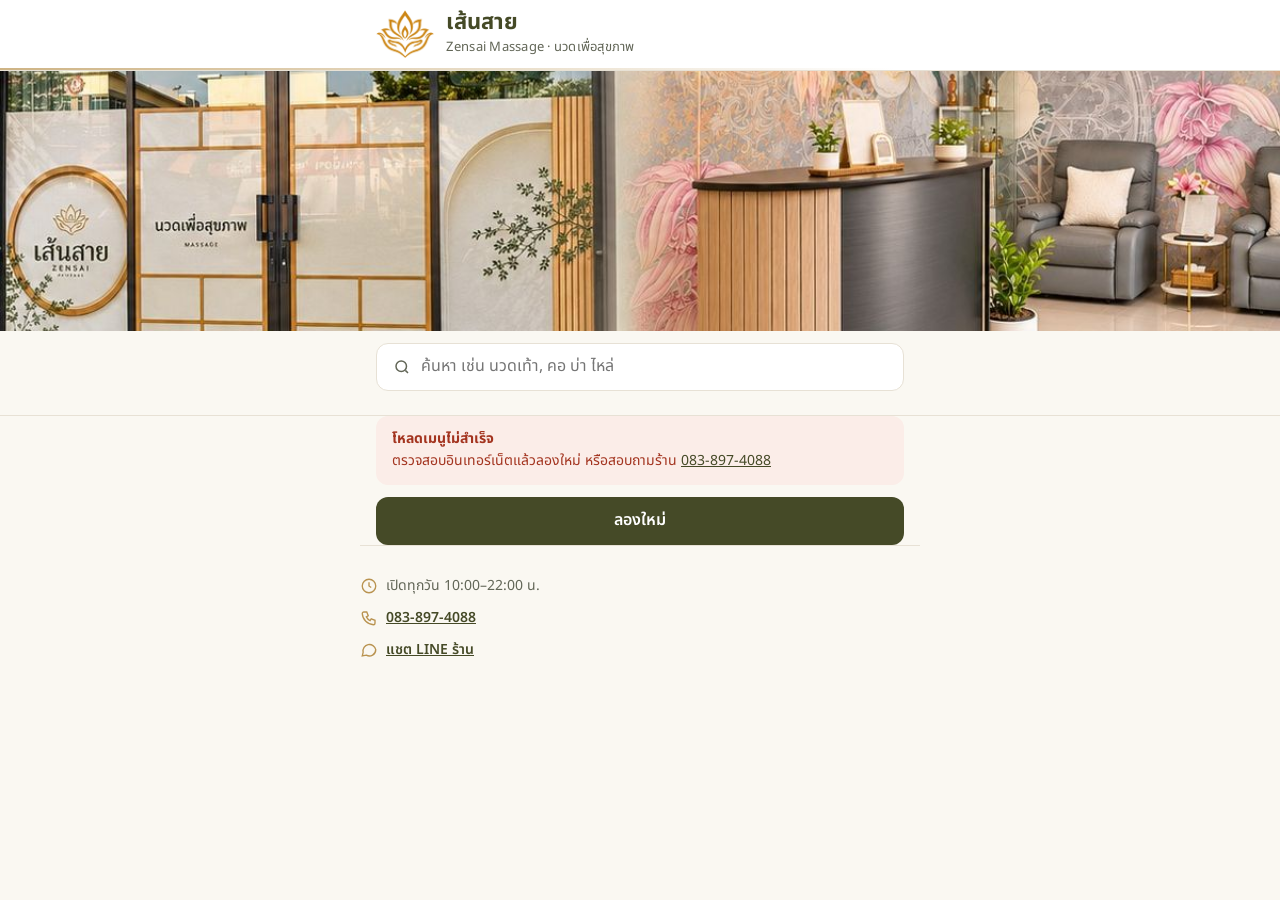
==== commit 4747d05c: "หน้าเมนูใหม่: ดึงราคาจาก Price ผ่าน Apps Script + ใส่ LIFF ID" ====
--- a/index.html
+++ b/index.html
@@ -103,9 +103,9 @@
   <div class="skeleton" style="height:120px"></div><div class="skeleton" style="height:120px"></div><div class="skeleton" style="height:120px"></div>
 </main>
 <footer class="site-footer container" aria-label="ข้อมูลร้าน" style="margin-top:0">
-  <div class="row"><svg width="18" height="18" viewBox="0 0 24 24" fill="none" stroke="currentColor" stroke-width="1.8" aria-hidden="true"><circle cx="12" cy="12" r="9"/><path d="M12 7v5l3 2"/></svg>เปิดทุกวัน 10:00–22:00 น.</div>
-  <div class="row"><svg width="18" height="18" viewBox="0 0 24 24" fill="none" stroke="currentColor" stroke-width="1.8" aria-hidden="true"><path d="M5 4h4l2 5-2.5 1.5a11 11 0 0 0 5 5L15 13l5 2v4a2 2 0 0 1-2 2A16 16 0 0 1 3 6a2 2 0 0 1 2-2"/></svg><a href="tel:0838974088">083-897-4088</a></div>
-  <div class="row"><svg width="18" height="18" viewBox="0 0 24 24" fill="none" stroke="currentColor" stroke-width="1.8" aria-hidden="true"><path d="M21 11.5a8.5 8.5 0 0 1-12.6 7.4L3 20l1.2-4.9A8.5 8.5 0 1 1 21 11.5z"/></svg><a href="https://lin.ee/VCzZf3y">แชต LINE ร้าน</a></div>
+  <div class="row"><svg width="18" height="18" viewBox="0 0 24 24" fill="none" stroke="currentColor" stroke-width="1.8" aria-hidden="true"><circle cx="12" cy="12" r="9"/><path d="M12 7v5l3 2"/></svg><span data-shop="hours">เปิดทุกวัน 10:00–22:00 น.</span></div>
+  <div class="row"><svg width="18" height="18" viewBox="0 0 24 24" fill="none" stroke="currentColor" stroke-width="1.8" aria-hidden="true"><path d="M5 4h4l2 5-2.5 1.5a11 11 0 0 0 5 5L15 13l5 2v4a2 2 0 0 1-2 2A16 16 0 0 1 3 6a2 2 0 0 1 2-2"/></svg><a data-shop="phone" href="tel:0838974088">083-897-4088</a></div>
+  <div class="row"><svg width="18" height="18" viewBox="0 0 24 24" fill="none" stroke="currentColor" stroke-width="1.8" aria-hidden="true"><path d="M21 11.5a8.5 8.5 0 0 1-12.6 7.4L3 20l1.2-4.9A8.5 8.5 0 1 1 21 11.5z"/></svg><a data-shop="line" href="https://lin.ee/VCzZf3y">แชต LINE ร้าน</a></div>
 </footer>
 
 <div class="overlay" id="overlay"></div>
@@ -139,25 +139,12 @@
 <script>
 /* ================== ตั้งค่า ================== */
 const CONFIG = {
-  LIFF_ID: 'YOUR_LIFF_ID',      // จาก LINE Developers > LIFF
-  SHEET_CSV_URL: 'https://docs.google.com/spreadsheets/d/e/2PACX-1vT_Zn71o_I7FgMjcHRCRzixSEFGeyavFXZJ57lqwxLIShnKe5nII9MDj4HGU1UefXMEYSWHhbrmtxed/pubhtml?gid=1917944634&single=true',  // ลิงก์ Google Sheet (pubhtml / edit / csv ใช้ได้หมด)
-  BOOKING_URL: 'https://liff.line.me/2012242488-9FyrgqQd/',  // หน้าจองคิว (ว่าง = ส่งข้อความจองเข้าแชตแทน)
-  POINTS_PER_100_BAHT: 10,      // อัตราแต้ม: ทุก 100 บาท ได้กี่แต้ม
+  LIFF_ID: '2012242488-9FyrgqQd',      // จาก LINE Developers > LIFF
+  GAS_URL: 'https://script.google.com/macros/s/AKfycbzGYGDZ9U1p-C6fhe0xOBfk2Kd2uC1qpuZTYIqtyW0Fg2zHU_-hNtagqy3VfTC_7IYmIg/exec',
+  BOOKING_URL: 'https://liff.line.me/2012242488-OK0d3lhO/',  // หน้าจองคิว (ว่าง = ส่งข้อความจองเข้าแชตแทน)
 };
-
-/* ข้อมูลตัวอย่าง: 1 แถว = 1 บริการ x 1 ระยะเวลา (ราคาเป็นตัวอย่าง แก้ใน Sheet) */
-const SAMPLE_CSV = `service_id,category,name,description,duration_min,price,image_url,badge,options_title,options,active,sort
-combo1,แพ็กเกจ,คอมโบ เท้า 30 + ไทย 60,คลายเท้าก่อน แล้วต่อด้วยนวดไทยทั้งตัว,90,0,,โปร,,,TRUE,1
-thai,นวดไทย,นวดแผนไทย,คลายกล้ามเนื้อทั้งตัว ยืดเส้น กดจุด,60,0,,ขายดี,,,TRUE,2
-thai,นวดไทย,นวดแผนไทย,,90,0,,,,,TRUE,2
-thai,นวดไทย,นวดแผนไทย,,120,0,,,,,TRUE,2
-oil,น้ำมัน/อโรมา,นวดน้ำมันอโรมา,นวดด้วยน้ำมันหอมระเหย ผ่อนคลาย หลับสบาย,60,0,,,กลิ่นน้ำมัน,ลาเวนเดอร์|ตะไคร้|มะลิ|ไม่มีกลิ่น,TRUE,3
-oil,น้ำมัน/อโรมา,นวดน้ำมันอโรมา,,90,0,,,,,TRUE,3
-foot,นวดเท้า,นวดเท้า,กดจุดฝ่าเท้า ลดอาการเมื่อยล้า,30,0,,,,,TRUE,4
-foot,นวดเท้า,นวดเท้า,,60,0,,,,,TRUE,4
-office,คอ บ่า ไหล่,นวดคอ บ่า ไหล่ (ออฟฟิศซินโดรม),เน้นจุดตึงจากการนั่งทำงานนาน,30,0,,,,,TRUE,5
-office,คอ บ่า ไหล่,นวดคอ บ่า ไหล่ (ออฟฟิศซินโดรม),,60,0,,,,,TRUE,5
-stone,ประคบ/หินร้อน,ประคบสมุนไพร / Hot Stone,ความร้อนช่วยคลายจุดตึงลึก,90,0,,,,,TRUE,6`;
+// ราคา/บริการ: ชีต Price · อัตราแต้ม เบอร์ LINE เวลาเปิด: แท็บ ตั้งค่า (อ่านผ่าน Apps Script)
+let SETTINGS = { pointsPer100: 0, phone: '083-897-4088', lineUrl: 'https://lin.ee/VCzZf3y', openTime: '10:00', closeTime: '22:00' };
 
 /* ================== state ================== */
 let SERVICES = [];   // [{id,category,name,desc,image,badge,optTitle,options[],sort,durations:[{min,price}]}]
@@ -166,76 +153,51 @@
 const $ = id => document.getElementById(id);
 const esc = s => String(s ?? '').replace(/[&<>"']/g, c => ({'&':'&amp;','<':'&lt;','>':'&gt;','"':'&quot;',"'":'&#39;'}[c]));
 const baht = n => n > 0 ? '฿' + Number(n).toLocaleString('th-TH') : 'สอบถามราคา';
-const points = price => Math.floor(price / 100) * CONFIG.POINTS_PER_100_BAHT;
-const LOTUS = '<svg width="36" height="36" viewBox="0 0 24 24" fill="none" stroke="#8A6A2E" stroke-width="1.5" aria-hidden="true"><path d="M12 20c-4 0-8-3-9-7 3 0 6 1 9 4 3-3 6-4 9-4-1 4-5 7-9 7z"/><path d="M12 17c-2-2-3-5-3-8 1.5 1 2.5 2 3 3 .5-1 1.5-2 3-3 0 3-1 6-3 8z"/></svg>';
-
-/* ================== CSV ================== */
-function parseCSV(text){
-  const rows=[]; let row=[], f='', q=false;
-  for(let i=0;i<text.length;i++){
-    const c=text[i];
-    if(q){ if(c==='"'){ if(text[i+1]==='"'){f+='"';i++;} else q=false; } else f+=c; }
-    else if(c==='"') q=true;
-    else if(c===','){ row.push(f); f=''; }
-    else if(c==='\n'||c==='\r'){ if(c==='\r'&&text[i+1]==='\n') i++; row.push(f); rows.push(row); row=[]; f=''; }
-    else f+=c;
-  }
-  if(f||row.length){ row.push(f); rows.push(row); }
-  const head = rows.shift().map(h=>h.trim().toLowerCase());
-  return rows.filter(r=>r.some(v=>v.trim())).map(r=>Object.fromEntries(head.map((h,i)=>[h,(r[i]??'').trim()])));
-}
-
-function buildServices(rows){
-  const map = new Map();
-  for(const r of rows){
-    if(String(r.active).toUpperCase()==='FALSE' || !r.name) continue;
-    const id = r.service_id || r.name;
-    if(!map.has(id)) map.set(id,{id,category:'',name:'',desc:'',image:'',badge:'',optTitle:'',options:[],sort:999,durations:[]});
-    const s = map.get(id);
-    s.category ||= r.category; s.name ||= r.name; s.desc ||= r.description;
-    s.image ||= r.image_url; s.badge ||= r.badge; s.optTitle ||= r.options_title;
-    if(!s.options.length && r.options) s.options = r.options.split('|').map(x=>x.trim()).filter(Boolean);
-    if(r.sort) s.sort = Math.min(s.sort, Number(r.sort)||999);
-    const min = Number(r.duration_min), price = Number(String(r.price).replace(/[^\d.]/g,''))||0;
-    if(min) s.durations.push({min, price});
-  }
-  return [...map.values()].map(s=>(s.durations.sort((a,b)=>a.min-b.min), s)).sort((a,b)=>a.sort-b.sort);
-}
-
-/* รับได้ทั้งลิงก์แชร์ (/edit), ลิงก์ publish (pubhtml) และลิงก์ CSV ตรง */
-function toCsvUrl(url){
-  const pub = url.match(/\/spreadsheets\/d\/e\/([\w-]+)\//);
-  if(pub){
-    const gid = (url.match(/[?&#]gid=(\d+)/)||[])[1];
-    return `https://docs.google.com/spreadsheets/d/e/${pub[1]}/pub?output=csv${gid?`&gid=${gid}`:''}`;
-  }
-  const doc = url.match(/\/spreadsheets\/d\/([\w-]+)/);
-  if(doc){
-    const gid = (url.match(/[?&#]gid=(\d+)/)||[])[1] || '0';
-    return `https://docs.google.com/spreadsheets/d/${doc[1]}/gviz/tq?tqx=out:csv&gid=${gid}`;
-  }
-  return url;
-}
-
+const points = price => Math.floor((price || 0) / 100) * (Number(SETTINGS.pointsPer100) || 0);
+const CACHE_KEY = 'zensai_catalog_v1';
+
+/* ================== โหลดเมนูจาก Apps Script (ชีต Price + ตั้งค่า) ================== */
+function applyCatalog(c){
+  SETTINGS = Object.assign(SETTINGS, c.settings || {});
+  SERVICES = (c.services || []).map(s => ({
+    id: s.id, category: s.category, name: s.name, desc: s.description, image: s.image, badge: s.badge,
+    optTitle: s.optionsTitle, options: s.options || [], sort: s.sort, durations: s.durations || []
+  }));
+  applyShopInfo();
+}
+function applyShopInfo(){
+  document.querySelectorAll('[data-shop="hours"]').forEach(el => el.textContent = `เปิดทุกวัน ${SETTINGS.openTime}–${SETTINGS.closeTime} น.`);
+  document.querySelectorAll('[data-shop="phone"]').forEach(el => { el.textContent = SETTINGS.phone; el.href = 'tel:' + String(SETTINGS.phone).replace(/\D/g, ''); });
+  document.querySelectorAll('[data-shop="line"]').forEach(el => el.href = SETTINGS.lineUrl);
+}
+async function fetchCatalog(){
+  const r = await fetch(CONFIG.GAS_URL, { method: 'POST', headers: { 'Content-Type': 'text/plain;charset=utf-8' }, body: JSON.stringify({ action: 'catalog' }) });
+  const c = await r.json();
+  if (!c.success) throw new Error(c.error || 'โหลดเมนูไม่สำเร็จ');
+  return c;
+}
+// เปิดเร็ว: แสดงเมนูที่จำไว้ก่อน แล้วอัปเดตจากชีตทันทีที่โหลดเสร็จ
 async function loadData(){
-  let rows = parseCSV(SAMPLE_CSV);
-  if(CONFIG.SHEET_CSV_URL){
-    try{
-      const url = toCsvUrl(CONFIG.SHEET_CSV_URL);
-      const res = await fetch(url + (url.includes('?')?'&':'?') + 't=' + Date.now());
-      if(!res.ok) throw new Error('HTTP ' + res.status);
-      const text = (await res.text()).replace(/^﻿/, '');
-      if(/^\s*</.test(text)) throw new Error('ได้หน้าเว็บกลับมา ไม่ใช่ CSV (เช็กว่าแชร์ Sheet แบบ "ทุกคนที่มีลิงก์" แล้ว)');
-      const sheetRows = parseCSV(text);
-      if(!sheetRows.some(r => r.name && r.duration_min))
-        throw new Error('ไม่พบคอลัมน์ name / duration_min ในแถวแรกของ Sheet');
-      rows = sheetRows;
-    }catch(e){
-      console.warn('Sheet load failed:', e);
-      toast('โหลดเมนูจาก Sheet ไม่สำเร็จ: ' + e.message);
-    }
-  }
-  SERVICES = buildServices(rows);
+  let cached = null;
+  try{ cached = JSON.parse(localStorage.getItem(CACHE_KEY) || 'null'); }catch(e){}
+  if (cached){ applyCatalog(cached); }
+  const fresh = fetchCatalog().then(c => {
+    applyCatalog(c);
+    try{ localStorage.setItem(CACHE_KEY, JSON.stringify(c)); }catch(e){}
+    return true;
+  });
+  if (cached){
+    fresh.then(() => { renderTabs(); renderList(); }).catch(e => console.warn('ใช้เมนูที่จำไว้:', e));
+    return;
+  }
+  try{ await fresh; }
+  catch(e){
+    console.warn(e);
+    $('list').innerHTML = `<div class="alert alert-error" role="alert"><div><strong>โหลดเมนูไม่สำเร็จ</strong><br>
+      ตรวจสอบอินเทอร์เน็ตแล้วลองใหม่ หรือสอบถามร้าน <a data-shop="phone" href="tel:0838974088">083-897-4088</a></div></div>
+      <button class="btn btn-primary btn-block" onclick="location.reload()">ลองใหม่</button>`;
+    throw e;
+  }
 }
 
 /* ================== render ================== */
@@ -360,7 +322,7 @@
 }
 
 (async function start(){
-  await Promise.all([initLiff(), loadData()]);
+  try{ await Promise.all([initLiff(), loadData()]); }catch(e){ return; }
   const qs = new URLSearchParams(location.search);
   if(qs.get('cat')) currentCat = qs.get('cat');      // เปิดตรงหมวด: ?cat=นวดเท้า
   renderTabs(); renderList();
